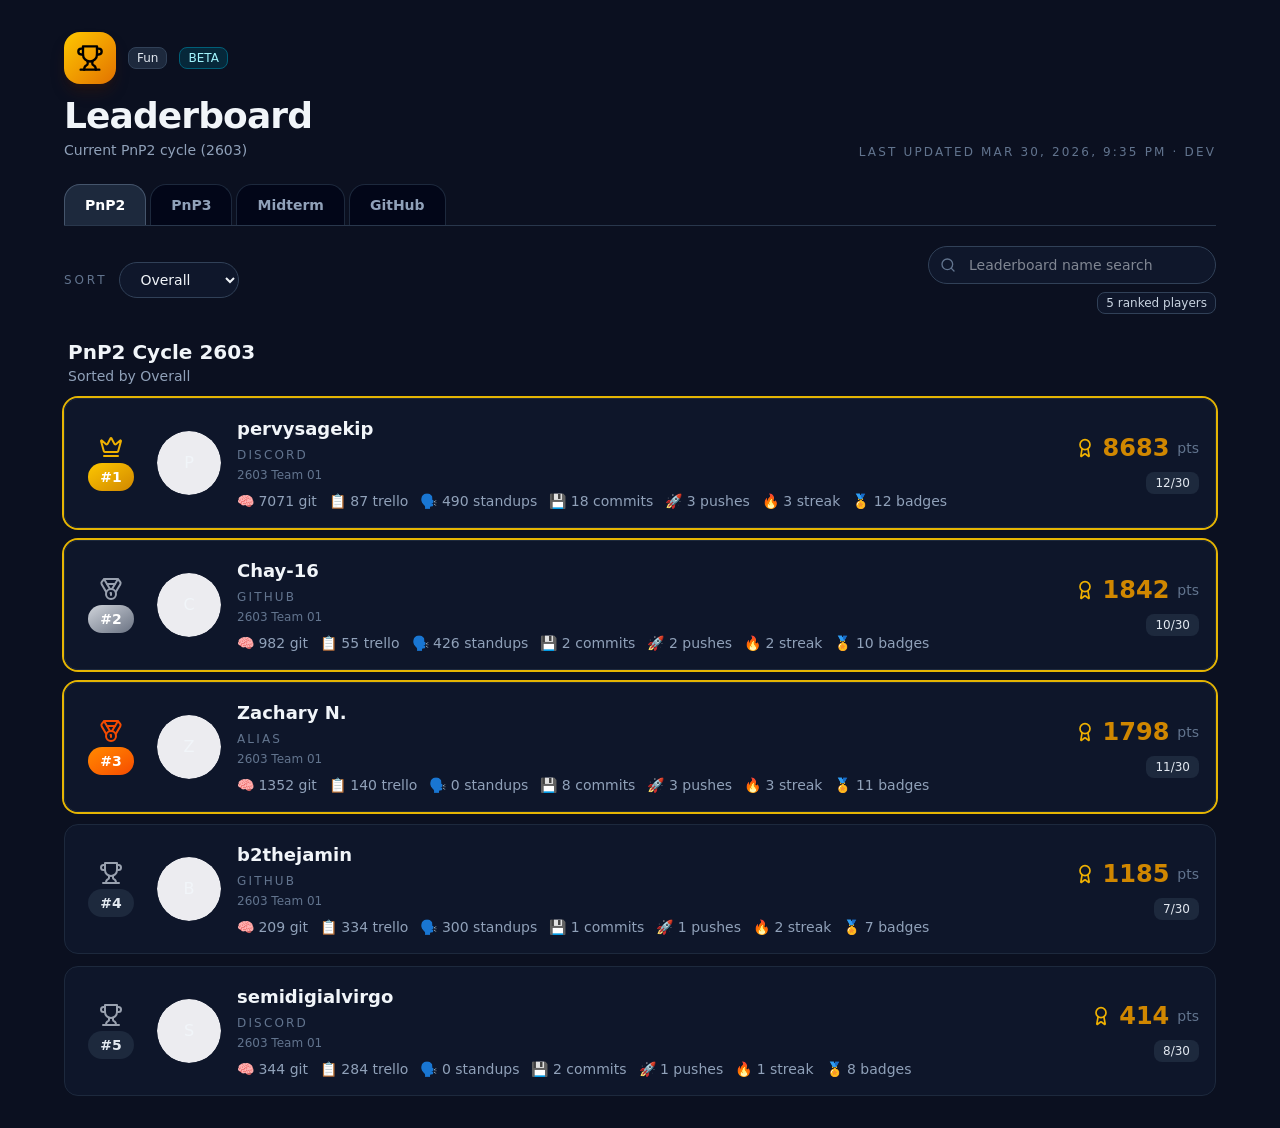
==== beta/index.html @ d95badba "Update leaderboard site (dev)" ====
<!doctype html>
<html lang="en">
  <head>
    <meta charset="UTF-8" />
    <meta name="viewport" content="width=device-width, initial-scale=1.0" />
    <title>TEST Figma App</title>
    <script type="module" crossorigin src="./assets/index-D8bvtDCC.js"></script>
    <link rel="stylesheet" crossorigin href="./assets/index-D_FZBG-A.css">
  </head>
  <body>
    <div id="root"></div>
  </body>
  </html>
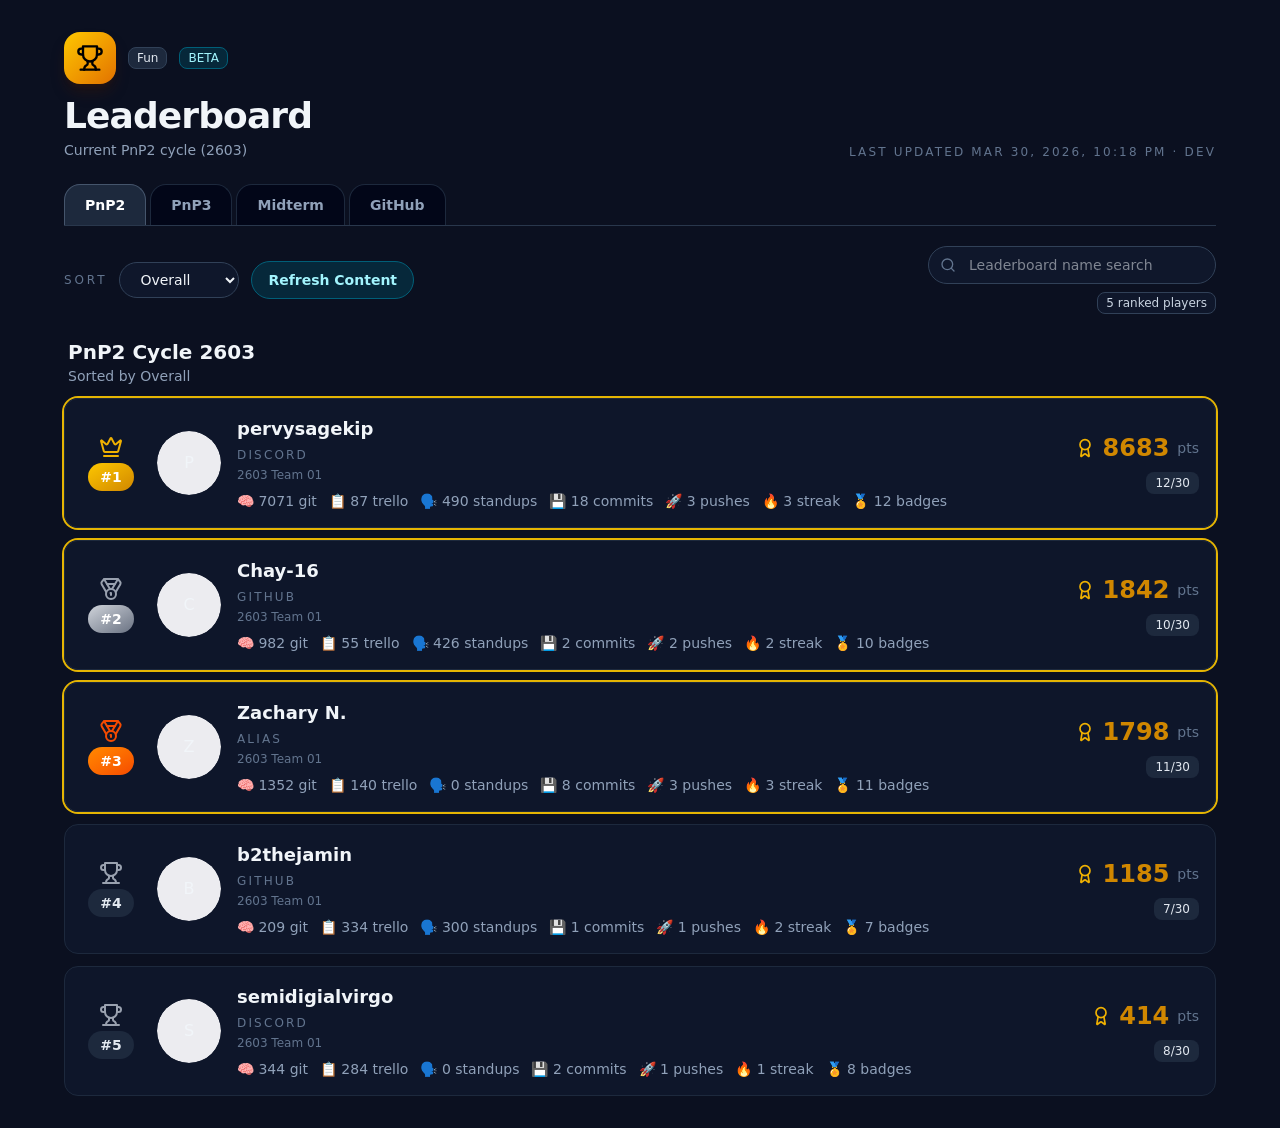
==== commit bd282698: "Update leaderboard site (dev)" ====
--- a/beta/index.html
+++ b/beta/index.html
@@ -4,8 +4,8 @@
     <meta charset="UTF-8" />
     <meta name="viewport" content="width=device-width, initial-scale=1.0" />
     <title>TEST Figma App</title>
-    <script type="module" crossorigin src="./assets/index-D8bvtDCC.js"></script>
-    <link rel="stylesheet" crossorigin href="./assets/index-D_FZBG-A.css">
+    <script type="module" crossorigin src="./assets/index-7wuWlZIu.js"></script>
+    <link rel="stylesheet" crossorigin href="./assets/index-DjauWMC2.css">
   </head>
   <body>
     <div id="root"></div>
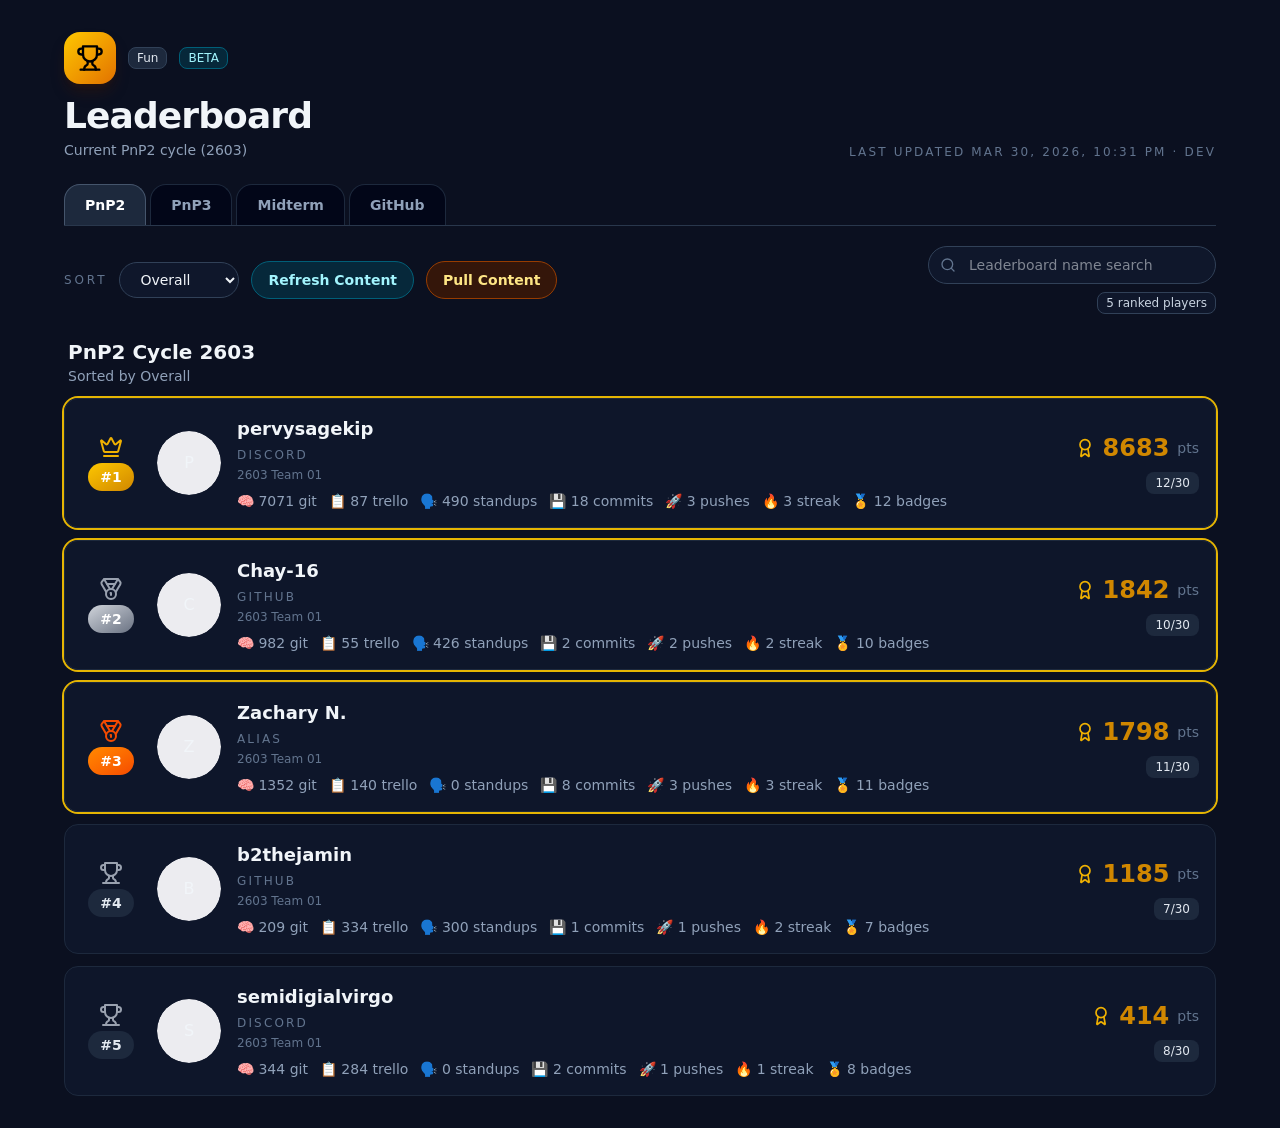
==== commit 43da1644: "Update leaderboard site (dev)" ====
--- a/beta/index.html
+++ b/beta/index.html
@@ -4,8 +4,8 @@
     <meta charset="UTF-8" />
     <meta name="viewport" content="width=device-width, initial-scale=1.0" />
     <title>TEST Figma App</title>
-    <script type="module" crossorigin src="./assets/index-7wuWlZIu.js"></script>
-    <link rel="stylesheet" crossorigin href="./assets/index-DjauWMC2.css">
+    <script type="module" crossorigin src="./assets/index-hPpgpIM2.js"></script>
+    <link rel="stylesheet" crossorigin href="./assets/index-CcACdRSm.css">
   </head>
   <body>
     <div id="root"></div>
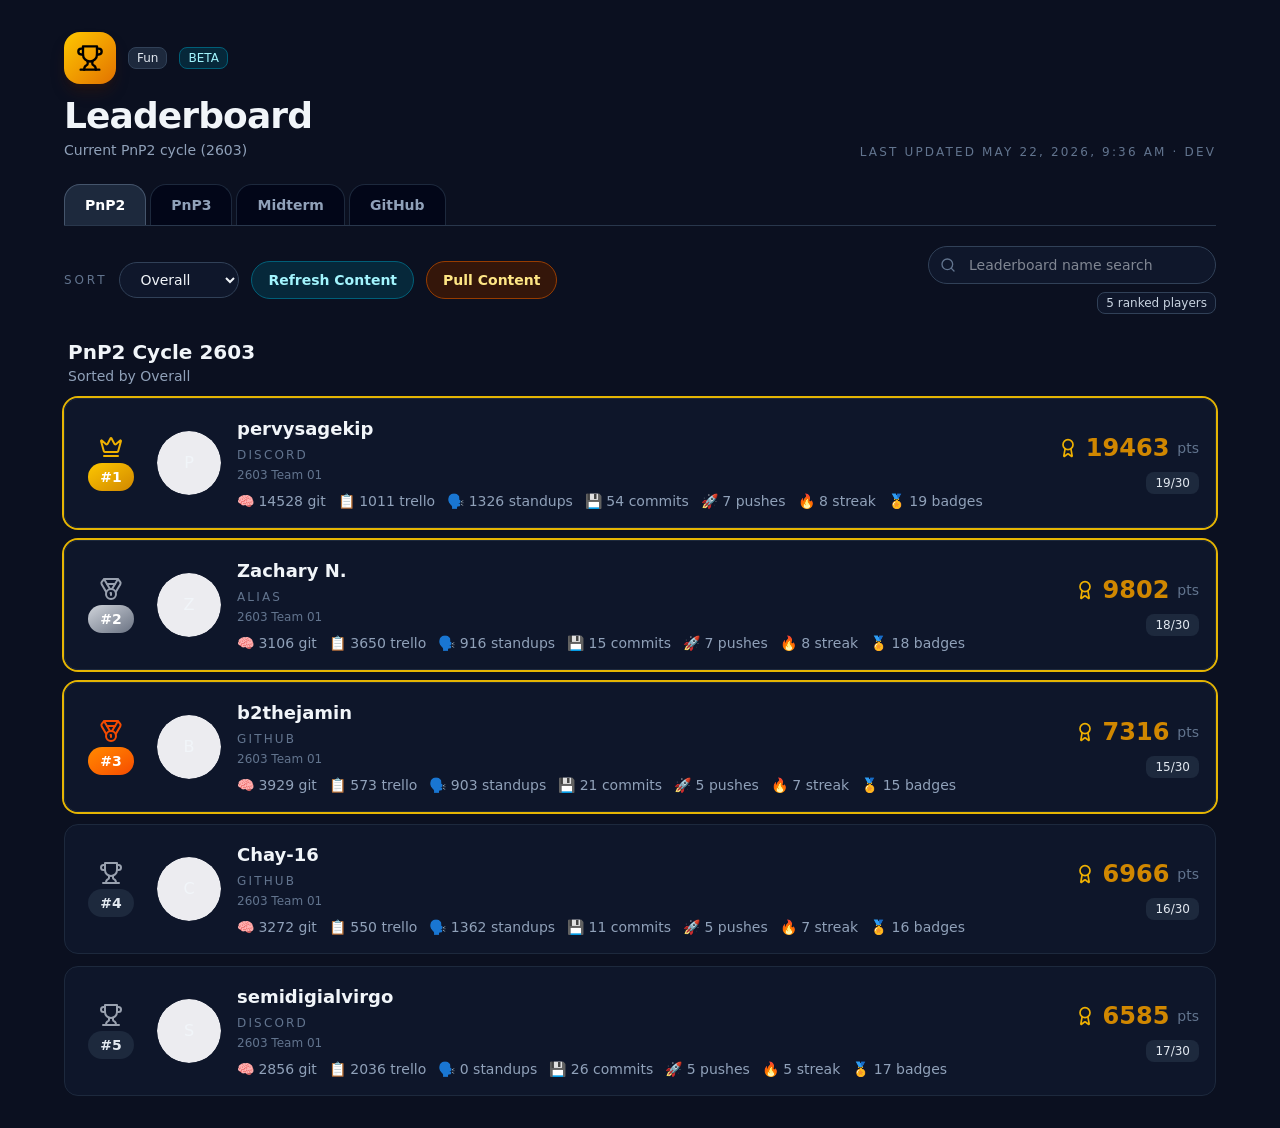
==== commit 3c5ae9e0: "Update leaderboard site (dev)" ====
--- a/beta/index.html
+++ b/beta/index.html
@@ -4,8 +4,8 @@
     <meta charset="UTF-8" />
     <meta name="viewport" content="width=device-width, initial-scale=1.0" />
     <title>TEST Figma App</title>
-    <script type="module" crossorigin src="./assets/index-hPpgpIM2.js"></script>
-    <link rel="stylesheet" crossorigin href="./assets/index-CcACdRSm.css">
+    <script type="module" crossorigin src="./assets/index-Dd1Uzf2_.js"></script>
+    <link rel="stylesheet" crossorigin href="./assets/index-vSkT1nV4.css">
   </head>
   <body>
     <div id="root"></div>
